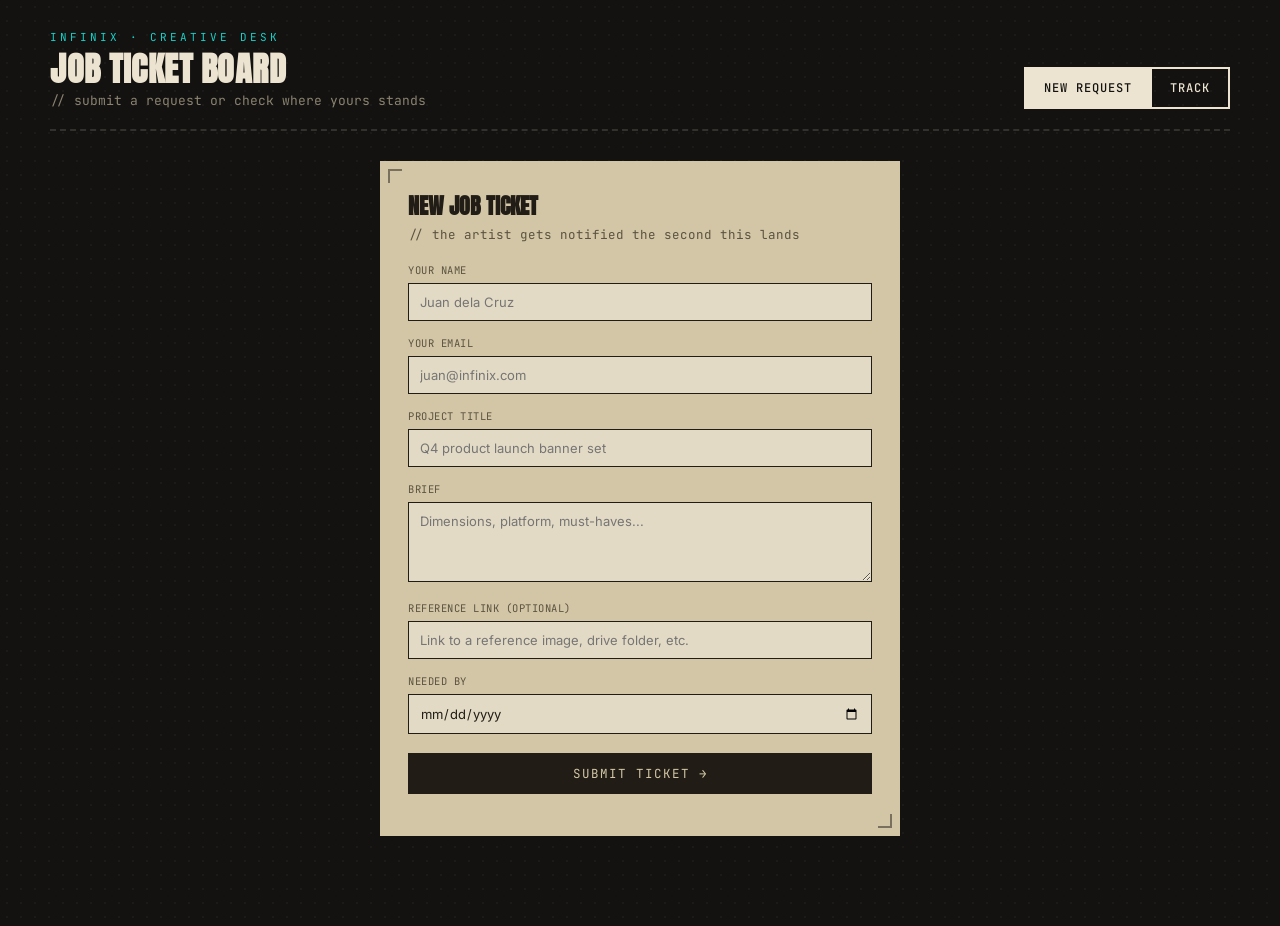
==== index.html @ 50977818 "Update index.html" ====
<!DOCTYPE html>
<html lang="en">
<head>
<meta charset="UTF-8">
<meta name="viewport" content="width=device-width, initial-scale=1.0">
<title>Submit a Request — Creative Desk</title>
<link rel="preconnect" href="https://fonts.googleapis.com">
<link href="https://fonts.googleapis.com/css2?family=Anton&family=Inter:wght@400;500;600;700&family=JetBrains+Mono:wght@400;500;700&display=swap" rel="stylesheet">
<link rel="stylesheet" href="style.css">
</head>
<body>
<div class="wrap">

  <header>
    <div>
      <div class="brand-mark">infinix · creative desk</div>
      <h1>Job Ticket Board</h1>
      <div class="sub">// submit a request or check where yours stands</div>
    </div>
    <nav>
      <button class="active" data-view="form">New Request</button>
      <button data-view="track">Track</button>
    </nav>
  </header>

  <!-- FORM -->
  <div class="view active" id="form">
    <div class="panel">
      <h2>New Job Ticket</h2>
      <div class="hint">// the artist gets notified the second this lands</div>
      <div class="field"><label>Your name</label><input type="text" id="f-name" placeholder="Juan dela Cruz"></div>
      <div class="field"><label>Your email</label><input type="email" id="f-email" placeholder="juan@infinix.com"></div>
      <div class="field"><label>Project title</label><input type="text" id="f-title" placeholder="Q4 product launch banner set"></div>
      <div class="field"><label>Brief</label><textarea id="f-brief" placeholder="Dimensions, platform, must-haves..."></textarea></div>
      <div class="field"><label>Reference link (optional)</label><input type="text" id="f-reference" placeholder="Link to a reference image, drive folder, etc."></div>
      <div class="field"><label>Needed by</label><input type="date" id="f-deadline"></div>
      <button class="btn" id="f-submit">Submit Ticket →</button>
      <div id="f-result" class="result-msg"></div>
    </div>
  </div>

  <!-- TRACK -->
  <div class="view" id="track">
    <div class="track-box">
      <div class="track-row">
        <input type="text" id="tr-id" placeholder="Enter your ticket ID (e.g. REQ-0219)">
        <button id="tr-check">Check</button>
      </div>
      <div id="tr-result"></div>
    </div>
  </div>

</div>

<script src="api.js"></script>
<script src="request.js"></script>
</body>
</html>
---- style.css ----
:root{
  --black: #131210;
  --black-soft: #1a1815;
  --paper: #d3c6a6;
  --paper-2: #c7b892;
  --paper-shadow: #a89870;
  --ink: #211d16;
  --ink-dim: #5b5340;
  --magenta: #ff2f7e;
  --cyan: #16d1c9;
  --green: #2fa84f;
  --red: #d43b3b;
  --cream: #ece4d0;
}
*{box-sizing:border-box; margin:0; padding:0;}
body{
  background:
    radial-gradient(circle, rgba(255,255,255,0.035) 1px, transparent 1px) 0 0/14px 14px,
    var(--black);
  color: var(--cream);
  font-family:'Inter', sans-serif;
  min-height:100vh;
  padding: 30px 24px 90px;
}
.wrap{max-width:1180px; margin:0 auto;}

header{display:flex; justify-content:space-between; align-items:flex-end; margin-bottom:30px; flex-wrap:wrap; gap:18px; border-bottom:2px dashed rgba(236,228,208,0.15); padding-bottom:20px;}
.brand-mark{font-family:'JetBrains Mono'; font-size:11px; letter-spacing:3px; text-transform:uppercase; color:var(--cyan); margin-bottom:8px;}
h1{font-family:'Anton'; font-size:34px; letter-spacing:0.5px; text-transform:uppercase; line-height:1;}
.sub{color:#8a8371; font-size:13px; margin-top:6px; font-family:'JetBrains Mono';}

nav{display:flex; gap:0; border:2px solid var(--cream); border-radius:0;}
nav button{
  font-family:'JetBrains Mono'; font-size:12px; font-weight:500; letter-spacing:1px; text-transform:uppercase;
  color:var(--cream); background:transparent; border:none; padding:11px 18px; cursor:pointer;
  border-right:2px solid var(--cream); transition: all .15s ease;
}
nav button:last-child{border-right:none;}
nav button.active{ background:var(--cream); color:var(--black); }
nav button:not(.active):hover{ background:rgba(236,228,208,0.08); }

.view{display:none;}
.view.active{display:block; animation: fade .2s ease;}
@keyframes fade{from{opacity:0;} to{opacity:1;}}

/* ---- BOARD ---- */
.board{display:grid; grid-template-columns:repeat(4,1fr); gap:20px; margin-top:26px;}
@media (max-width:980px){ .board{grid-template-columns:1fr 1fr;} }
@media (max-width:600px){ .board{grid-template-columns:1fr;} }

.col-head{display:flex; align-items:center; gap:10px; margin-bottom:16px;}
.col-title{font-family:'Anton'; font-size:15px; letter-spacing:1px; text-transform:uppercase;}
.col-count{font-family:'JetBrains Mono'; font-size:11px; color:#8a8371; border:1px solid #3a352b; padding:1px 7px; border-radius:20px;}
.col-line{flex:1; height:1px; background:repeating-linear-gradient(90deg,#3a352b 0 5px, transparent 5px 9px);}

.empty-msg{ text-align:center; color:#5b5340; font-family:'JetBrains Mono'; font-size:12.5px; margin-top:40px; }

.ticket{
  position:relative;
  background: var(--paper);
  color: var(--ink);
  padding:16px 14px 14px;
  margin-bottom:22px;
  cursor:pointer;
  box-shadow: 0 6px 14px rgba(0,0,0,0.35);
  transition: transform .15s ease, box-shadow .15s ease;
}
.ticket:nth-child(odd){ transform: rotate(-0.6deg); }
.ticket:nth-child(even){ transform: rotate(0.7deg); }
.ticket:hover{ transform: rotate(0deg) translateY(-3px); box-shadow: 0 10px 20px rgba(0,0,0,0.45); }
.ticket::before, .ticket::after{
  content:''; position:absolute; width:9px; height:9px; border-color:var(--ink-dim); opacity:0.55;
}
.ticket::before{ top:6px; left:6px; border-top:1.5px solid; border-left:1.5px solid; }
.ticket::after{ bottom:6px; right:6px; border-bottom:1.5px solid; border-right:1.5px solid; }
.tape{
  position:absolute; top:-9px; left:50%; transform:translateX(-50%) rotate(-2deg);
  width:54px; height:18px; background:rgba(236,228,208,0.5); border:1px solid rgba(0,0,0,0.05);
  box-shadow:0 2px 4px rgba(0,0,0,0.2);
}
.t-id{font-family:'JetBrains Mono'; font-size:10px; color:var(--ink-dim); letter-spacing:0.5px; margin-bottom:8px; margin-top:4px;}
.t-title{font-family:'Inter'; font-weight:700; font-size:14px; line-height:1.35; margin-bottom:10px;}
.t-meta{display:flex; justify-content:space-between; align-items:center; font-family:'JetBrains Mono'; font-size:10.5px; color:var(--ink-dim); border-top:1px dashed rgba(33,29,22,0.3); padding-top:8px;}
.t-deadline.soon{ color:var(--red); font-weight:700; }

.stamp{
  position:absolute; top:38%; left:50%; transform:translate(-50%,-50%) rotate(-14deg);
  font-family:'Anton'; letter-spacing:2px; text-transform:uppercase;
  padding:6px 14px; border:3px solid; border-radius:6px; opacity:0.82; pointer-events:none;
}
.stamp.done{ color:var(--green); border-color:var(--green); font-size:20px;}
.stamp.void{ color:var(--red); border-color:var(--red); font-size:20px;}

/* ---- MODAL ---- */
.overlay{ display:none; position:fixed; inset:0; background:rgba(10,9,7,0.7); backdrop-filter: blur(3px); z-index:50; align-items:center; justify-content:center; padding:20px;}
.overlay.active{ display:flex; }
.modal{
  background:var(--paper); color:var(--ink); max-width:460px; width:100%; padding:26px; position:relative;
  box-shadow: 0 20px 50px rgba(0,0,0,0.5);
}
.modal::before, .modal::after{content:''; position:absolute; width:12px; height:12px; border-color:var(--ink-dim); opacity:0.5;}
.modal::before{top:8px; left:8px; border-top:2px solid; border-left:2px solid;}
.modal::after{bottom:8px; right:8px; border-bottom:2px solid; border-right:2px solid;}
.modal-close{position:absolute; top:14px; right:16px; font-family:'JetBrains Mono'; cursor:pointer; font-size:13px; color:var(--ink-dim); background:none; border:none;}
.modal .t-id{font-size:11px;}
.modal h3{font-family:'Anton'; font-size:19px; text-transform:uppercase; margin:4px 0 14px; line-height:1.2;}
.modal-row{display:flex; justify-content:space-between; font-family:'JetBrains Mono'; font-size:11px; color:var(--ink-dim); margin-bottom:4px;}
.modal-brief{font-size:13px; line-height:1.5; margin:14px 0 18px; padding:12px; background:rgba(255,255,255,0.25); border-left:3px solid var(--ink-dim); white-space:pre-wrap;}
.status-row{display:flex; gap:8px; margin-bottom:16px; flex-wrap:wrap;}
.status-btn{
  font-family:'JetBrains Mono'; font-size:10.5px; letter-spacing:0.5px; text-transform:uppercase;
  padding:7px 12px; border:1.5px solid var(--ink); background:transparent; color:var(--ink); cursor:pointer;
}
.status-btn.sel{ background:var(--ink); color:var(--paper); }
.attach-box{ display:none; margin-top:6px; }
.attach-box.show{ display:block; }
.attach-box label{font-family:'JetBrains Mono'; font-size:10.5px; color:var(--ink-dim); display:block; margin-bottom:6px; text-transform:uppercase; letter-spacing:0.5px;}
.attach-box input{ width:100%; padding:9px 10px; border:1.5px solid var(--ink); background:rgba(255,255,255,0.4); font-family:'Inter'; font-size:12.5px; color:var(--ink);}
.confirm-btn{
  width:100%; margin-top:14px; padding:11px; background:var(--ink); color:var(--paper); border:none;
  font-family:'JetBrains Mono'; font-size:12px; letter-spacing:1px; text-transform:uppercase; cursor:pointer;
}
.confirm-btn:hover{ opacity:0.85; }
.confirm-btn:disabled{ opacity:0.5; cursor:not-allowed; }

/* ---- FORM ---- */
.panel{ max-width:520px; margin:26px auto 0; background:var(--paper); color:var(--ink); padding:28px; position:relative;}
.panel::before, .panel::after{content:''; position:absolute; width:12px; height:12px; border-color:var(--ink-dim); opacity:0.5;}
.panel::before{top:8px; left:8px; border-top:2px solid; border-left:2px solid;}
.panel::after{bottom:8px; right:8px; border-bottom:2px solid; border-right:2px solid;}
.panel h2{font-family:'Anton'; font-size:22px; text-transform:uppercase; margin-bottom:4px;}
.panel .hint{color:var(--ink-dim); font-size:12.5px; margin-bottom:20px; font-family:'JetBrains Mono';}
.field{margin-bottom:15px;}
label{display:block; font-family:'JetBrains Mono'; font-size:10.5px; color:var(--ink-dim); text-transform:uppercase; letter-spacing:0.5px; margin-bottom:6px;}
input, textarea{ width:100%; background:rgba(255,255,255,0.35); border:1.5px solid var(--ink); color:var(--ink); padding:10px 11px; font-family:'Inter'; font-size:13px;}
textarea{min-height:80px; resize:vertical;}
.btn{ width:100%; background:var(--ink); color:var(--paper); border:none; padding:12px; font-family:'JetBrains Mono'; letter-spacing:1px; text-transform:uppercase; font-size:12.5px; cursor:pointer; margin-top:4px;}
.btn:hover{opacity:0.85;}
.btn:disabled{opacity:0.5; cursor:not-allowed;}
.result-msg{ margin-top:14px; font-family:'JetBrains Mono'; font-size:12px; }
.result-msg.ok{ color:var(--green); }
.result-msg.err{ color:var(--red); }

/* ---- TRACK ---- */
.track-box{max-width:460px; margin:26px auto 0;}
.track-row{display:flex; gap:0; border:2px solid var(--cream);}
.track-row input{flex:1; background:transparent; border:none; color:var(--cream); padding:11px 12px; font-family:'JetBrains Mono'; font-size:13px; outline:none;}
.track-row button{ background:var(--cream); color:var(--black); border:none; padding:0 18px; font-family:'JetBrains Mono'; font-weight:700; text-transform:uppercase; font-size:11px; cursor:pointer;}
.receipt{ margin-top:20px; background:var(--paper); color:var(--ink); padding:24px; position:relative;}
.receipt::before, .receipt::after{content:''; position:absolute; width:12px; height:12px; border-color:var(--ink-dim); opacity:0.5;}
.receipt::before{top:8px; left:8px; border-top:2px solid; border-left:2px solid;}
.receipt::after{bottom:8px; right:8px; border-bottom:2px solid; border-right:2px solid;}
.status-pill{ font-family:'JetBrains Mono'; font-size:11px; text-transform:uppercase; letter-spacing:1px; padding:5px 12px; border:1.5px solid var(--green); color:var(--green); display:inline-block; margin-bottom:14px;}
.status-pill.pending{ border-color:var(--ink-dim); color:var(--ink-dim); }
.status-pill.ongoing{ border-color:var(--cyan); color:var(--cyan); }
.status-pill.void{ border-color:var(--red); color:var(--red); }
.r-title{font-family:'Anton'; font-size:18px; text-transform:uppercase; margin-bottom:12px;}
.file-link{ display:inline-flex; align-items:center; gap:6px; margin-top:14px; padding:10px 14px; background:rgba(255,255,255,0.35); border:1.5px dashed var(--ink); font-family:'JetBrains Mono'; font-size:12px; text-decoration:none; color:var(--ink); }
.timeline{margin-top:18px; border-left:2px solid var(--ink-dim); padding-left:16px; display:flex; flex-direction:column; gap:12px;}
.tl-item{position:relative; font-size:12px; color:var(--ink-dim); font-family:'JetBrains Mono';}
.tl-item::before{content:''; position:absolute; left:-20.5px; top:3px; width:8px; height:8px; border-radius:50%; background:var(--ink); border:2px solid var(--paper);}
.tl-item b{color:var(--ink);}
.tr-notfound{ font-family:'JetBrains Mono'; font-size:12.5px; color:var(--red); margin-top:16px; }

.pin-gate{
  min-height:100vh; display:flex; align-items:center; justify-content:center;
  background: radial-gradient(circle, rgba(255,255,255,0.035) 1px, transparent 1px) 0 0/14px 14px, var(--black);
}
.pin-box{
  background:var(--paper); color:var(--ink); padding:32px; width:100%; max-width:320px; text-align:center; position:relative;
}
.pin-box::before, .pin-box::after{content:''; position:absolute; width:12px; height:12px; border-color:var(--ink-dim); opacity:0.5;}
.pin-box::before{top:8px; left:8px; border-top:2px solid; border-left:2px solid;}
.pin-box::after{bottom:8px; right:8px; border-bottom:2px solid; border-right:2px solid;}
.pin-box .brand-mark{color:var(--ink-dim); justify-content:center;}
.pin-box h2{font-family:'Anton'; font-size:22px; text-transform:uppercase; margin:8px 0 20px;}
.pin-box input{ width:100%; text-align:center; letter-spacing:4px; font-size:18px; padding:12px; border:1.5px solid var(--ink); background:rgba(255,255,255,0.4); font-family:'JetBrains Mono'; color:var(--ink); margin-bottom:12px;}
.pin-box button{ width:100%; background:var(--ink); color:var(--paper); border:none; padding:12px; font-family:'JetBrains Mono'; letter-spacing:1px; text-transform:uppercase; font-size:12.5px; cursor:pointer;}
.pin-box button:hover{opacity:0.85;}
.pin-error{ color:var(--red); font-family:'JetBrains Mono'; font-size:11.5px; margin-top:10px; min-height:14px;}

.toast{
  position:fixed; bottom:26px; left:50%; transform:translateX(-50%) translateY(120%);
  background:var(--cream); color:var(--black); padding:13px 22px; font-family:'JetBrains Mono'; font-size:12.5px;
  box-shadow:0 8px 24px rgba(0,0,0,0.4); z-index:100; transition: transform .3s ease; display:flex; align-items:center; gap:8px;
}
.toast.show{ transform:translateX(-50%) translateY(0); }
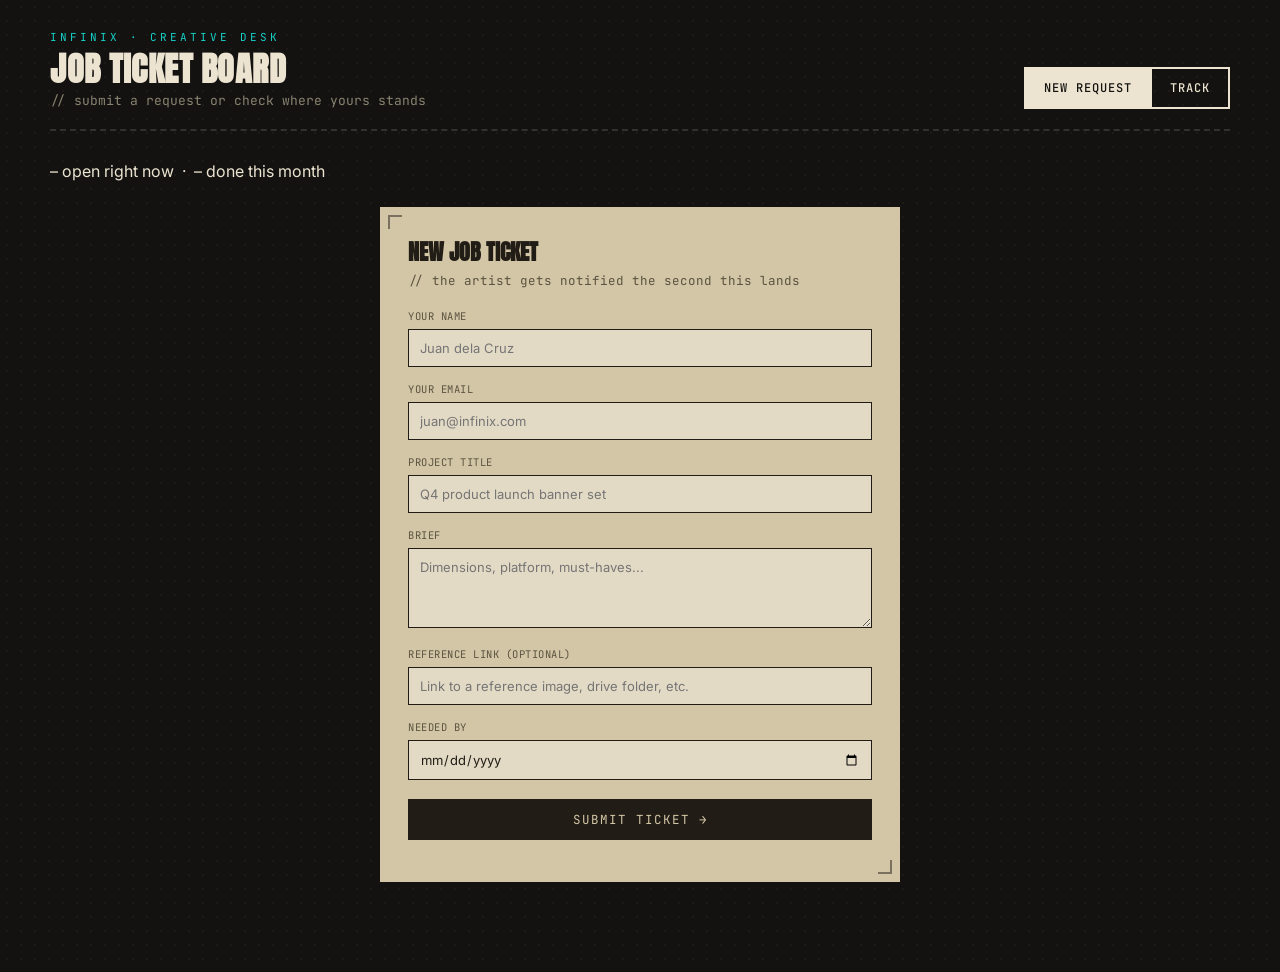
==== commit 316d80f3: "Update index.html" ====
--- a/index.html
+++ b/index.html
@@ -22,6 +22,10 @@
       <button data-view="track">Track</button>
     </nav>
   </header>
+
+  <div class="stats-mini" id="stats-mini">
+    <span id="sm-open">–</span> open right now &nbsp;·&nbsp; <span id="sm-done">–</span> done this month
+  </div>
 
   <!-- FORM -->
   <div class="view active" id="form">
--- a/style.css
+++ b/style.css
@@ -122,6 +122,41 @@
 }
 .confirm-btn:hover{ opacity:0.85; }
 .confirm-btn:disabled{ opacity:0.5; cursor:not-allowed; }
+/* ---- STATS BAR ---- */
+.stats-bar{ display:grid; grid-template-columns:repeat(4,1fr); gap:14px; margin-top:24px; }
+@media (max-width:700px){ .stats-bar{grid-template-columns:1fr 1fr;} }
+.stat{ background:rgba(255,255,255,0.03); border:1px solid rgba(236,228,208,0.12); padding:16px; text-align:center; }
+.stat-num{ font-family:'Anton'; font-size:28px; color:var(--cream); }
+.stat-num.overdue{ color:var(--red); }
+.stat-label{ font-family:'JetBrains Mono'; font-size:10px; text-transform:uppercase; letter-spacing:1px; color:#8a8371; margin-top:4px; }
+
+/* ---- BOARD CONTROLS ---- */
+.board-controls{ display:flex; gap:10px; margin-top:20px; }
+.board-controls input{
+  flex:1; background:rgba(255,255,255,0.03); border:1.5px solid rgba(236,228,208,0.2); color:var(--cream);
+  padding:10px 12px; font-family:'JetBrains Mono'; font-size:12.5px; outline:none;
+}
+.board-controls input:focus{ border-color:var(--cyan); }
+.board-controls button{
+  background:transparent; border:1.5px solid var(--cream); color:var(--cream); padding:0 16px;
+  font-family:'JetBrains Mono'; font-size:11px; text-transform:uppercase; letter-spacing:0.5px; cursor:pointer;
+}
+.board-controls button:hover{ background:rgba(236,228,208,0.08); }
+
+/* ---- MODAL TOGGLES ---- */
+.modal-toggles{ display:flex; gap:8px; margin-bottom:14px; }
+.toggle-btn{
+  font-family:'JetBrains Mono'; font-size:10.5px; letter-spacing:0.5px;
+  padding:7px 12px; border:1.5px dashed var(--ink-dim); background:transparent; color:var(--ink-dim); cursor:pointer;
+}
+.toggle-btn.on{ border-style:solid; border-color:var(--ink); color:var(--ink); background:rgba(255,255,255,0.3); }
+.toggle-btn:hover{ opacity:0.8; }
+
+.reopen-btn{
+  width:100%; margin-bottom:14px; padding:10px; background:transparent; color:var(--red); border:1.5px dashed var(--red);
+  font-family:'JetBrains Mono'; font-size:11.5px; letter-spacing:0.5px; text-transform:uppercase; cursor:pointer;
+}
+.reopen-btn:hover{ background:rgba(212,59,59,0.1); }
 
 /* ---- FORM ---- */
 .panel{ max-width:520px; margin:26px auto 0; background:var(--paper); color:var(--ink); padding:28px; position:relative;}
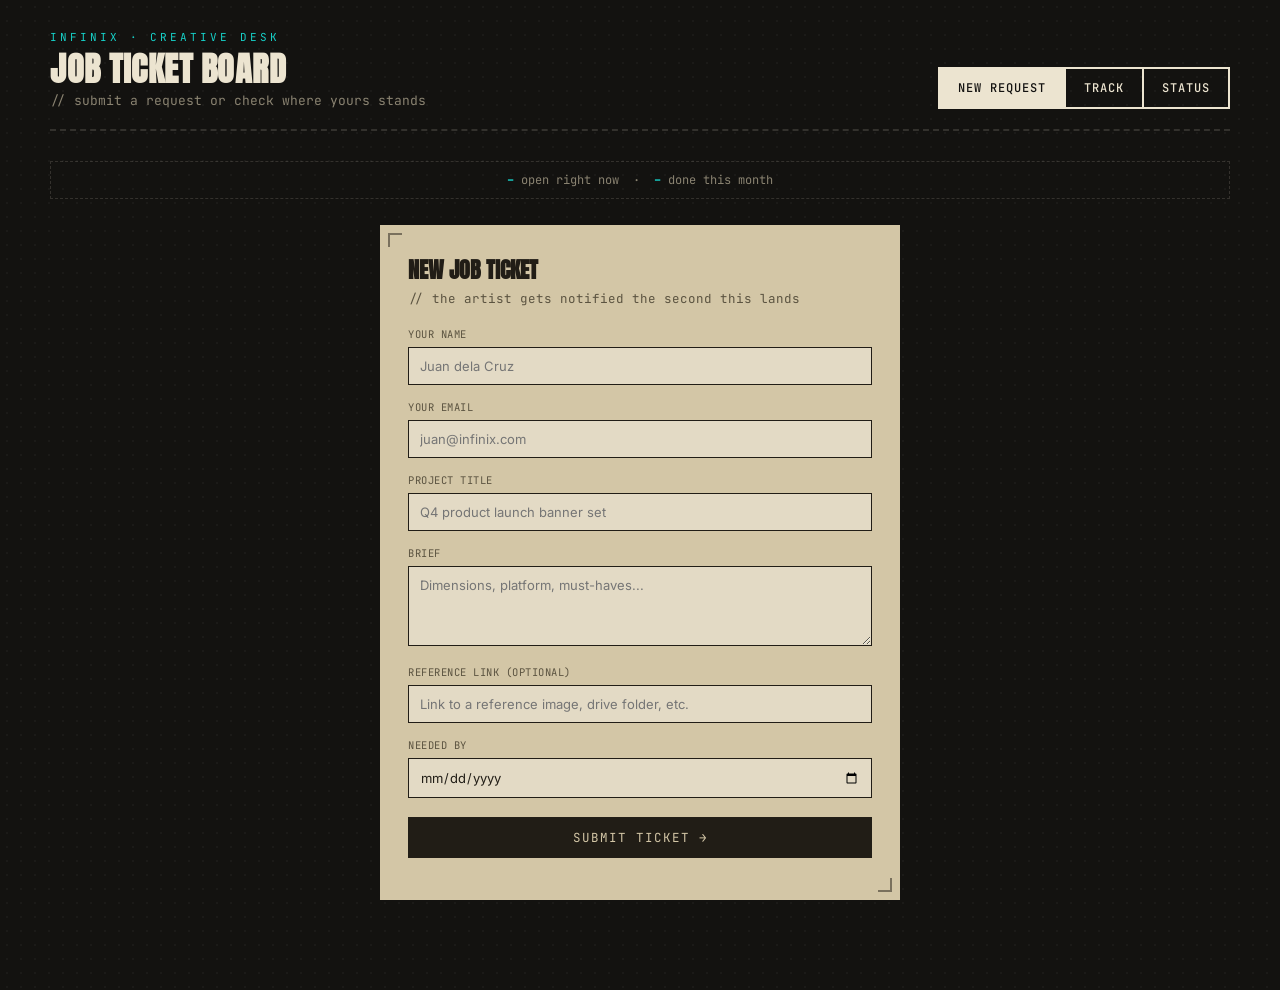
==== commit 0e7a58a0: "Update index.html" ====
--- a/index.html
+++ b/index.html
@@ -20,6 +20,7 @@
     <nav>
       <button class="active" data-view="form">New Request</button>
       <button data-view="track">Track</button>
+      <button data-view="status">Status</button>
     </nav>
   </header>
 
@@ -54,6 +55,14 @@
     </div>
   </div>
 
+  <!-- STATUS -->
+  <div class="view" id="status">
+    <div class="status-list-wrap">
+      <div id="status-loading" class="empty-msg">Loading…</div>
+      <div id="status-list"></div>
+    </div>
+  </div>
+
 </div>
 
 <script src="api.js"></script>
--- a/style.css
+++ b/style.css
@@ -129,6 +129,12 @@
 .stat-num{ font-family:'Anton'; font-size:28px; color:var(--cream); }
 .stat-num.overdue{ color:var(--red); }
 .stat-label{ font-family:'JetBrains Mono'; font-size:10px; text-transform:uppercase; letter-spacing:1px; color:#8a8371; margin-top:4px; }
+
+.stats-mini{
+  text-align:center; font-family:'JetBrains Mono'; font-size:12px; color:#8a8371;
+  margin-top:22px; padding:10px; border:1px dashed rgba(236,228,208,0.15);
+}
+.stats-mini span{ color:var(--cyan); font-weight:700; }
 
 /* ---- BOARD CONTROLS ---- */
 .board-controls{ display:flex; gap:10px; margin-top:20px; }
@@ -197,6 +203,18 @@
 .tl-item b{color:var(--ink);}
 .tr-notfound{ font-family:'JetBrains Mono'; font-size:12.5px; color:var(--red); margin-top:16px; }
 
+.tip-jar{
+  margin-top:20px; padding-top:18px; border-top:1px dashed rgba(33,29,22,0.3); text-align:center;
+}
+.tip-title{ font-family:'Anton'; font-size:15px; text-transform:uppercase; color:var(--ink); margin-bottom:6px; }
+.tip-text{ font-size:12px; color:var(--ink-dim); line-height:1.5; margin-bottom:14px; }
+.tip-details{ display:flex; flex-direction:column; align-items:center; gap:8px; }
+.tip-qr-link{ display:inline-block; transition: transform .15s ease; }
+.tip-qr-link:hover{ transform: scale(1.03); }
+.tip-qr{ width:200px; height:200px; object-fit:contain; border:1.5px solid var(--ink); background:#fff; padding:8px; cursor:pointer; display:block; }
+.tip-qr-hint{ font-family:'JetBrains Mono'; font-size:10px; color:var(--ink-dim); text-transform:uppercase; letter-spacing:0.5px; }
+.tip-number{ font-family:'JetBrains Mono'; font-size:12.5px; color:var(--ink); margin-top:4px; }
+
 .pin-gate{
   min-height:100vh; display:flex; align-items:center; justify-content:center;
   background: radial-gradient(circle, rgba(255,255,255,0.035) 1px, transparent 1px) 0 0/14px 14px, var(--black);
